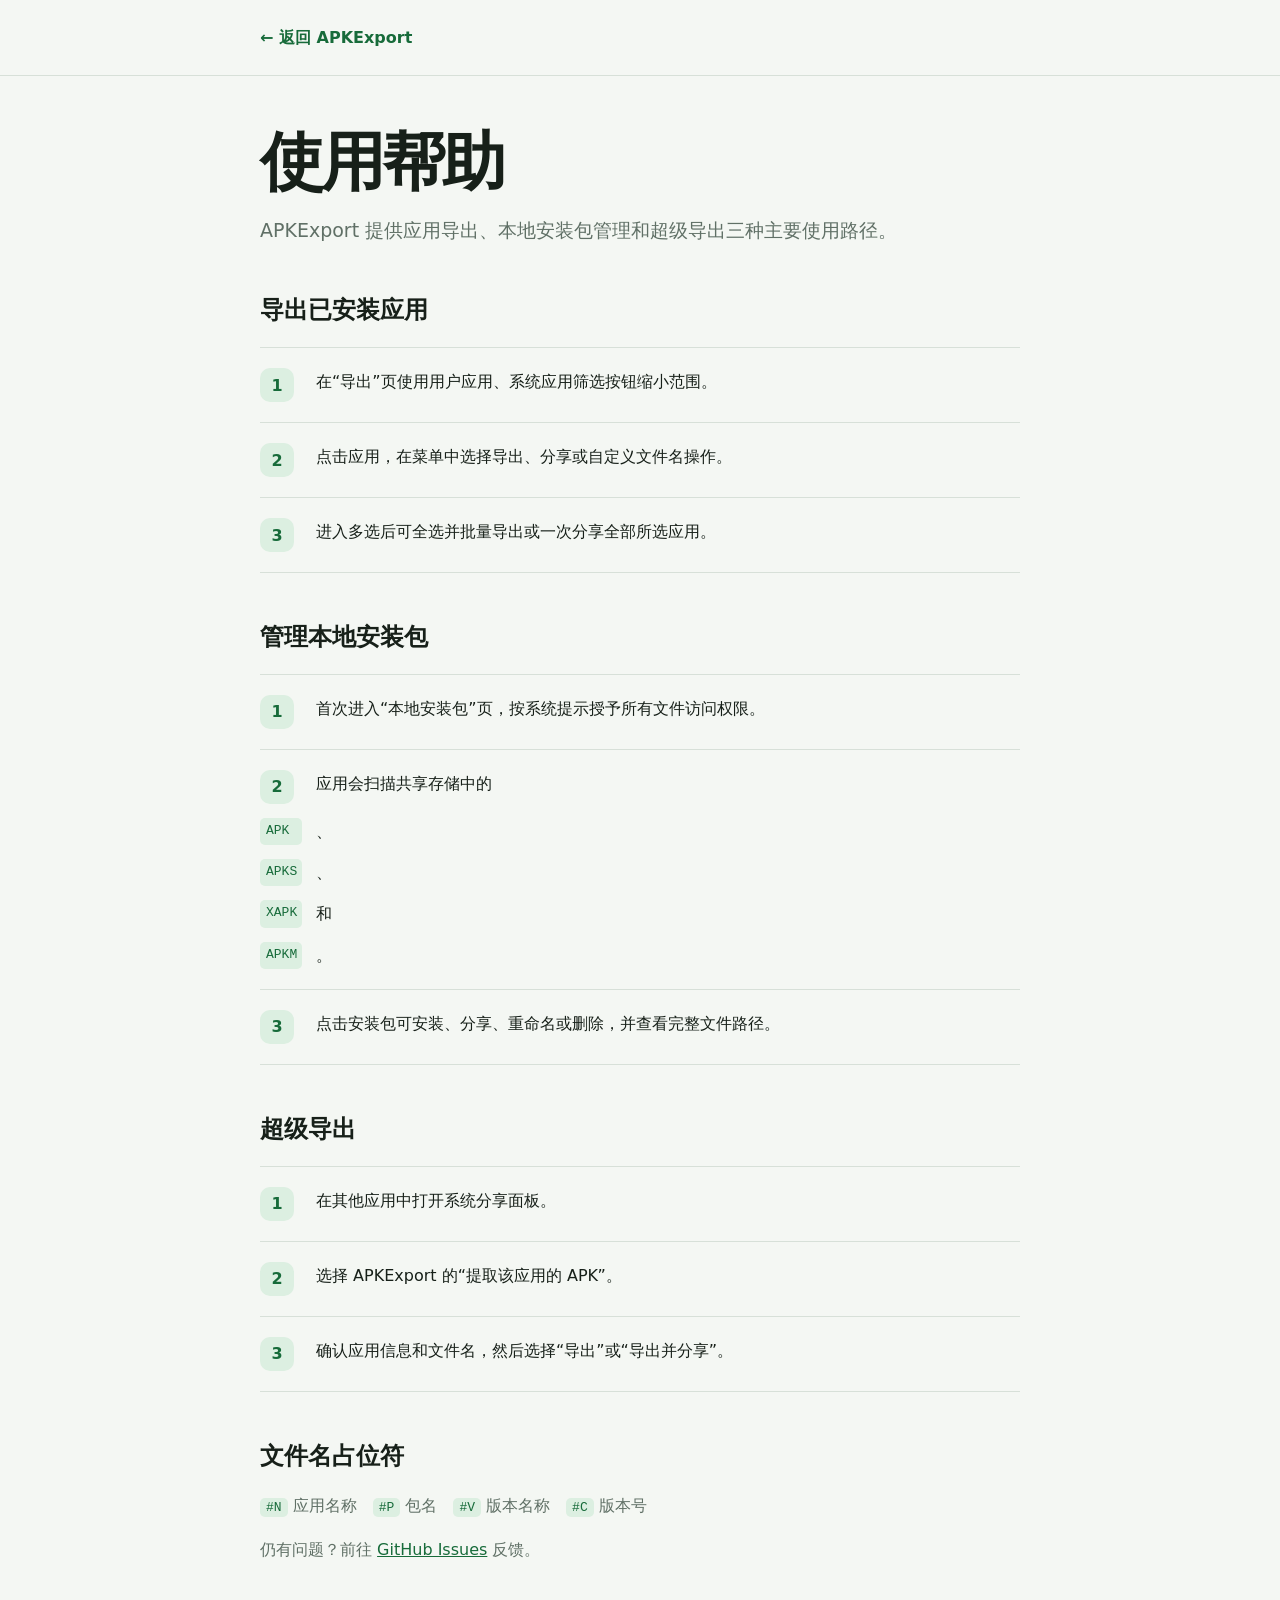
==== pages/help/index.html @ af7fd8aa "Remove legacy super export modes" ====
<!doctype html>
<html lang="zh-CN">
<head>
  <meta charset="utf-8">
  <meta name="viewport" content="width=device-width,initial-scale=1">
  <meta name="theme-color" content="#176b3a">
  <title>APKExport · 使用帮助</title>
  <style>
    :root{--bg:#f4f7f3;--surface:#fff;--ink:#172019;--muted:#607066;--line:#d7e0d8;--brand:#176b3a;--soft:#dcefe1}
    *{box-sizing:border-box}body{margin:0;background:var(--bg);color:var(--ink);font-family:"Noto Sans SC","Microsoft YaHei",system-ui,sans-serif;line-height:1.7}.wrap{width:min(760px,calc(100% - 36px));margin:auto}
    header{border-bottom:1px solid var(--line);padding:24px 0}header a{color:var(--brand);text-decoration:none;font-weight:700}
    main{padding:54px 0 80px}h1{font-size:clamp(38px,7vw,64px);line-height:1;letter-spacing:-.05em;margin:0 0 20px}h2{font-size:24px;margin:44px 0 12px}.lead,p{color:var(--muted)}.lead{font-size:19px}
    ol{padding:0;list-style:none;counter-reset:step;border-top:1px solid var(--line)}li{counter-increment:step;display:grid;grid-template-columns:42px 1fr;gap:14px;padding:20px 0;border-bottom:1px solid var(--line)}li:before{content:counter(step);width:34px;height:34px;border-radius:10px;background:var(--soft);color:var(--brand);display:grid;place-items:center;font-weight:800}
    code{background:var(--soft);color:var(--brand);padding:2px 6px;border-radius:5px}.note{margin-top:28px;padding:18px;border-left:4px solid var(--brand);background:var(--surface)}a{color:var(--brand)}
  </style>
</head>
<body>
<header><div class="wrap"><a href="../">← 返回 APKExport</a></div></header>
<main class="wrap">
  <h1>使用帮助</h1>
  <p class="lead">APKExport 提供应用导出、本地安装包管理和超级导出三种主要使用路径。</p>
  <h2>导出已安装应用</h2>
  <ol><li>在“导出”页使用用户应用、系统应用筛选按钮缩小范围。</li><li>点击应用，在菜单中选择导出、分享或自定义文件名操作。</li><li>进入多选后可全选并批量导出或一次分享全部所选应用。</li></ol>
  <h2>管理本地安装包</h2>
  <ol><li>首次进入“本地安装包”页，按系统提示授予所有文件访问权限。</li><li>应用会扫描共享存储中的 <code>APK</code>、<code>APKS</code>、<code>XAPK</code> 和 <code>APKM</code>。</li><li>点击安装包可安装、分享、重命名或删除，并查看完整文件路径。</li></ol>
  <h2>超级导出</h2>
  <ol><li>在其他应用中打开系统分享面板。</li><li>选择 APKExport 的“提取该应用的 APK”。</li><li>确认应用信息和文件名，然后选择“导出”或“导出并分享”。</li></ol>
  <h2>文件名占位符</h2>
  <p><code>#N</code> 应用名称　<code>#P</code> 包名　<code>#V</code> 版本名称　<code>#C</code> 版本号</p>
  <p>仍有问题？前往 <a href="https://github.com/daxiaamu/APKExport/issues">GitHub Issues</a> 反馈。</p>
</main>
</body>
</html>
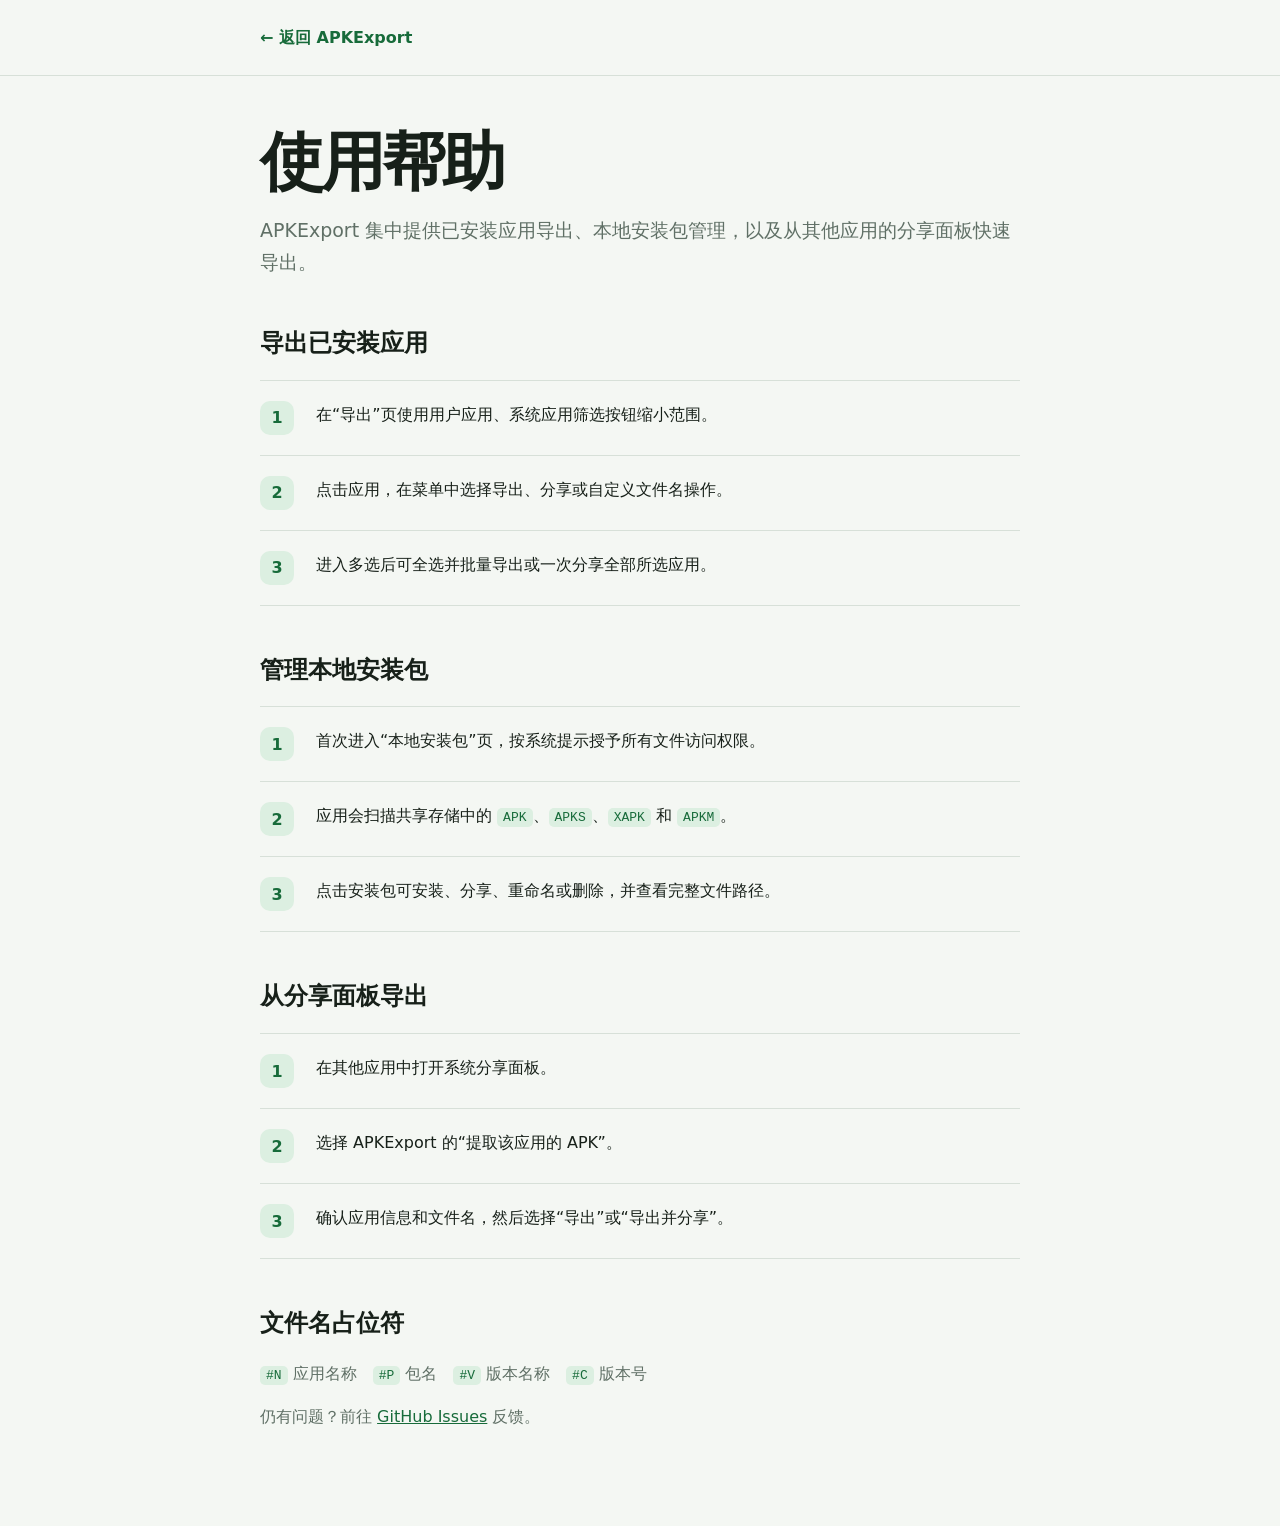
==== commit 06e42127: "Refresh help content and app naming" ====
--- a/pages/help/index.html
+++ b/pages/help/index.html
@@ -18,13 +18,13 @@
 <header><div class="wrap"><a href="../">← 返回 APKExport</a></div></header>
 <main class="wrap">
   <h1>使用帮助</h1>
-  <p class="lead">APKExport 提供应用导出、本地安装包管理和超级导出三种主要使用路径。</p>
+  <p class="lead">APKExport 集中提供已安装应用导出、本地安装包管理，以及从其他应用的分享面板快速导出。</p>
   <h2>导出已安装应用</h2>
-  <ol><li>在“导出”页使用用户应用、系统应用筛选按钮缩小范围。</li><li>点击应用，在菜单中选择导出、分享或自定义文件名操作。</li><li>进入多选后可全选并批量导出或一次分享全部所选应用。</li></ol>
+  <ol><li><span>在“导出”页使用用户应用、系统应用筛选按钮缩小范围。</span></li><li><span>点击应用，在菜单中选择导出、分享或自定义文件名操作。</span></li><li><span>进入多选后可全选并批量导出或一次分享全部所选应用。</span></li></ol>
   <h2>管理本地安装包</h2>
-  <ol><li>首次进入“本地安装包”页，按系统提示授予所有文件访问权限。</li><li>应用会扫描共享存储中的 <code>APK</code>、<code>APKS</code>、<code>XAPK</code> 和 <code>APKM</code>。</li><li>点击安装包可安装、分享、重命名或删除，并查看完整文件路径。</li></ol>
-  <h2>超级导出</h2>
-  <ol><li>在其他应用中打开系统分享面板。</li><li>选择 APKExport 的“提取该应用的 APK”。</li><li>确认应用信息和文件名，然后选择“导出”或“导出并分享”。</li></ol>
+  <ol><li><span>首次进入“本地安装包”页，按系统提示授予所有文件访问权限。</span></li><li><span>应用会扫描共享存储中的 <code>APK</code>、<code>APKS</code>、<code>XAPK</code> 和 <code>APKM</code>。</span></li><li><span>点击安装包可安装、分享、重命名或删除，并查看完整文件路径。</span></li></ol>
+  <h2>从分享面板导出</h2>
+  <ol><li><span>在其他应用中打开系统分享面板。</span></li><li><span>选择 APKExport 的“提取该应用的 APK”。</span></li><li><span>确认应用信息和文件名，然后选择“导出”或“导出并分享”。</span></li></ol>
   <h2>文件名占位符</h2>
   <p><code>#N</code> 应用名称　<code>#P</code> 包名　<code>#V</code> 版本名称　<code>#C</code> 版本号</p>
   <p>仍有问题？前往 <a href="https://github.com/daxiaamu/APKExport/issues">GitHub Issues</a> 反馈。</p>
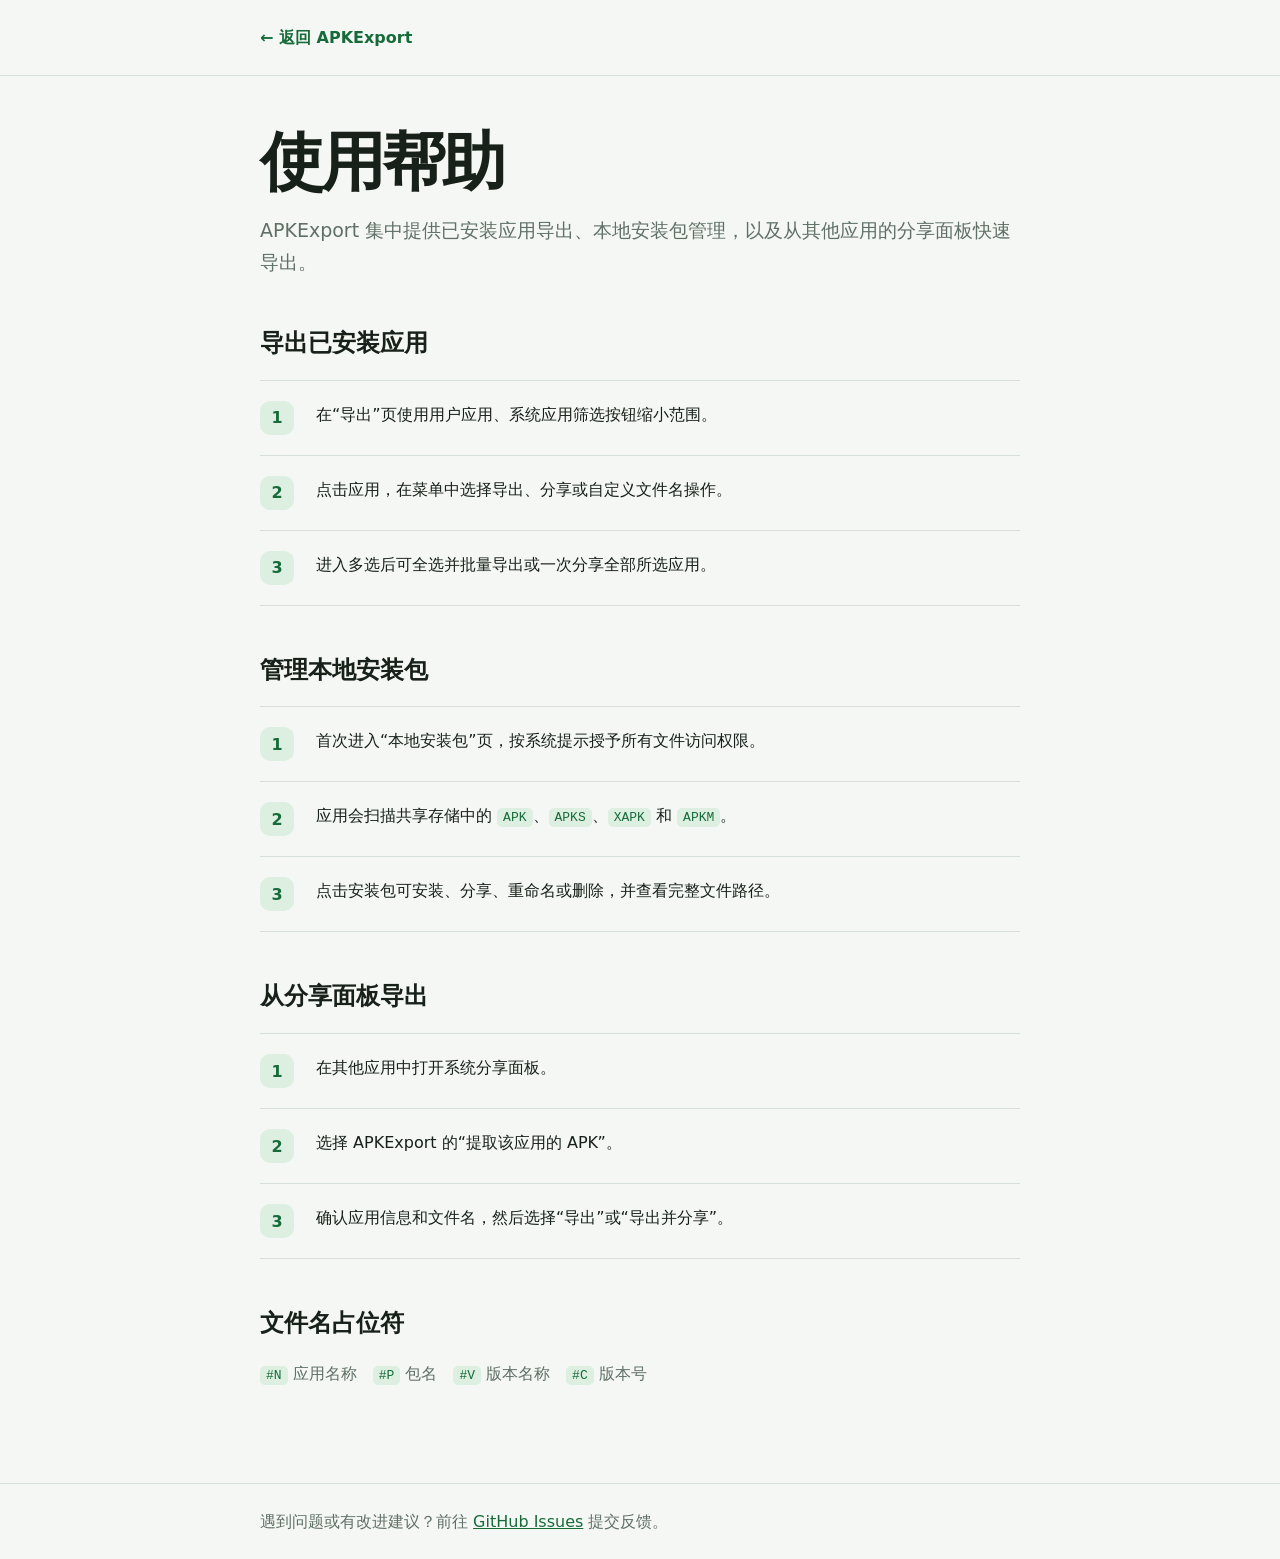
==== commit ef6c4fe7: "Move help feedback link to footer" ====
--- a/pages/help/index.html
+++ b/pages/help/index.html
@@ -7,11 +7,11 @@
   <title>APKExport · 使用帮助</title>
   <style>
     :root{--bg:#f4f7f3;--surface:#fff;--ink:#172019;--muted:#607066;--line:#d7e0d8;--brand:#176b3a;--soft:#dcefe1}
-    *{box-sizing:border-box}body{margin:0;background:var(--bg);color:var(--ink);font-family:"Noto Sans SC","Microsoft YaHei",system-ui,sans-serif;line-height:1.7}.wrap{width:min(760px,calc(100% - 36px));margin:auto}
+    *{box-sizing:border-box}body{margin:0;min-height:100vh;display:flex;flex-direction:column;background:var(--bg);color:var(--ink);font-family:"Noto Sans SC","Microsoft YaHei",system-ui,sans-serif;line-height:1.7}.wrap{width:min(760px,calc(100% - 36px));margin:auto}
     header{border-bottom:1px solid var(--line);padding:24px 0}header a{color:var(--brand);text-decoration:none;font-weight:700}
-    main{padding:54px 0 80px}h1{font-size:clamp(38px,7vw,64px);line-height:1;letter-spacing:-.05em;margin:0 0 20px}h2{font-size:24px;margin:44px 0 12px}.lead,p{color:var(--muted)}.lead{font-size:19px}
+    main{padding:54px 0 80px;flex:1}h1{font-size:clamp(38px,7vw,64px);line-height:1;letter-spacing:-.05em;margin:0 0 20px}h2{font-size:24px;margin:44px 0 12px}.lead,p{color:var(--muted)}.lead{font-size:19px}
     ol{padding:0;list-style:none;counter-reset:step;border-top:1px solid var(--line)}li{counter-increment:step;display:grid;grid-template-columns:42px 1fr;gap:14px;padding:20px 0;border-bottom:1px solid var(--line)}li:before{content:counter(step);width:34px;height:34px;border-radius:10px;background:var(--soft);color:var(--brand);display:grid;place-items:center;font-weight:800}
-    code{background:var(--soft);color:var(--brand);padding:2px 6px;border-radius:5px}.note{margin-top:28px;padding:18px;border-left:4px solid var(--brand);background:var(--surface)}a{color:var(--brand)}
+    code{background:var(--soft);color:var(--brand);padding:2px 6px;border-radius:5px}.note{margin-top:28px;padding:18px;border-left:4px solid var(--brand);background:var(--surface)}a{color:var(--brand)}footer{border-top:1px solid var(--line);padding:24px 0;color:var(--muted)}footer p{margin:0}
   </style>
 </head>
 <body>
@@ -27,7 +27,7 @@
   <ol><li><span>在其他应用中打开系统分享面板。</span></li><li><span>选择 APKExport 的“提取该应用的 APK”。</span></li><li><span>确认应用信息和文件名，然后选择“导出”或“导出并分享”。</span></li></ol>
   <h2>文件名占位符</h2>
   <p><code>#N</code> 应用名称　<code>#P</code> 包名　<code>#V</code> 版本名称　<code>#C</code> 版本号</p>
-  <p>仍有问题？前往 <a href="https://github.com/daxiaamu/APKExport/issues">GitHub Issues</a> 反馈。</p>
 </main>
+<footer><div class="wrap"><p>遇到问题或有改进建议？前往 <a href="https://github.com/daxiaamu/APKExport/issues">GitHub Issues</a> 提交反馈。</p></div></footer>
 </body>
 </html>
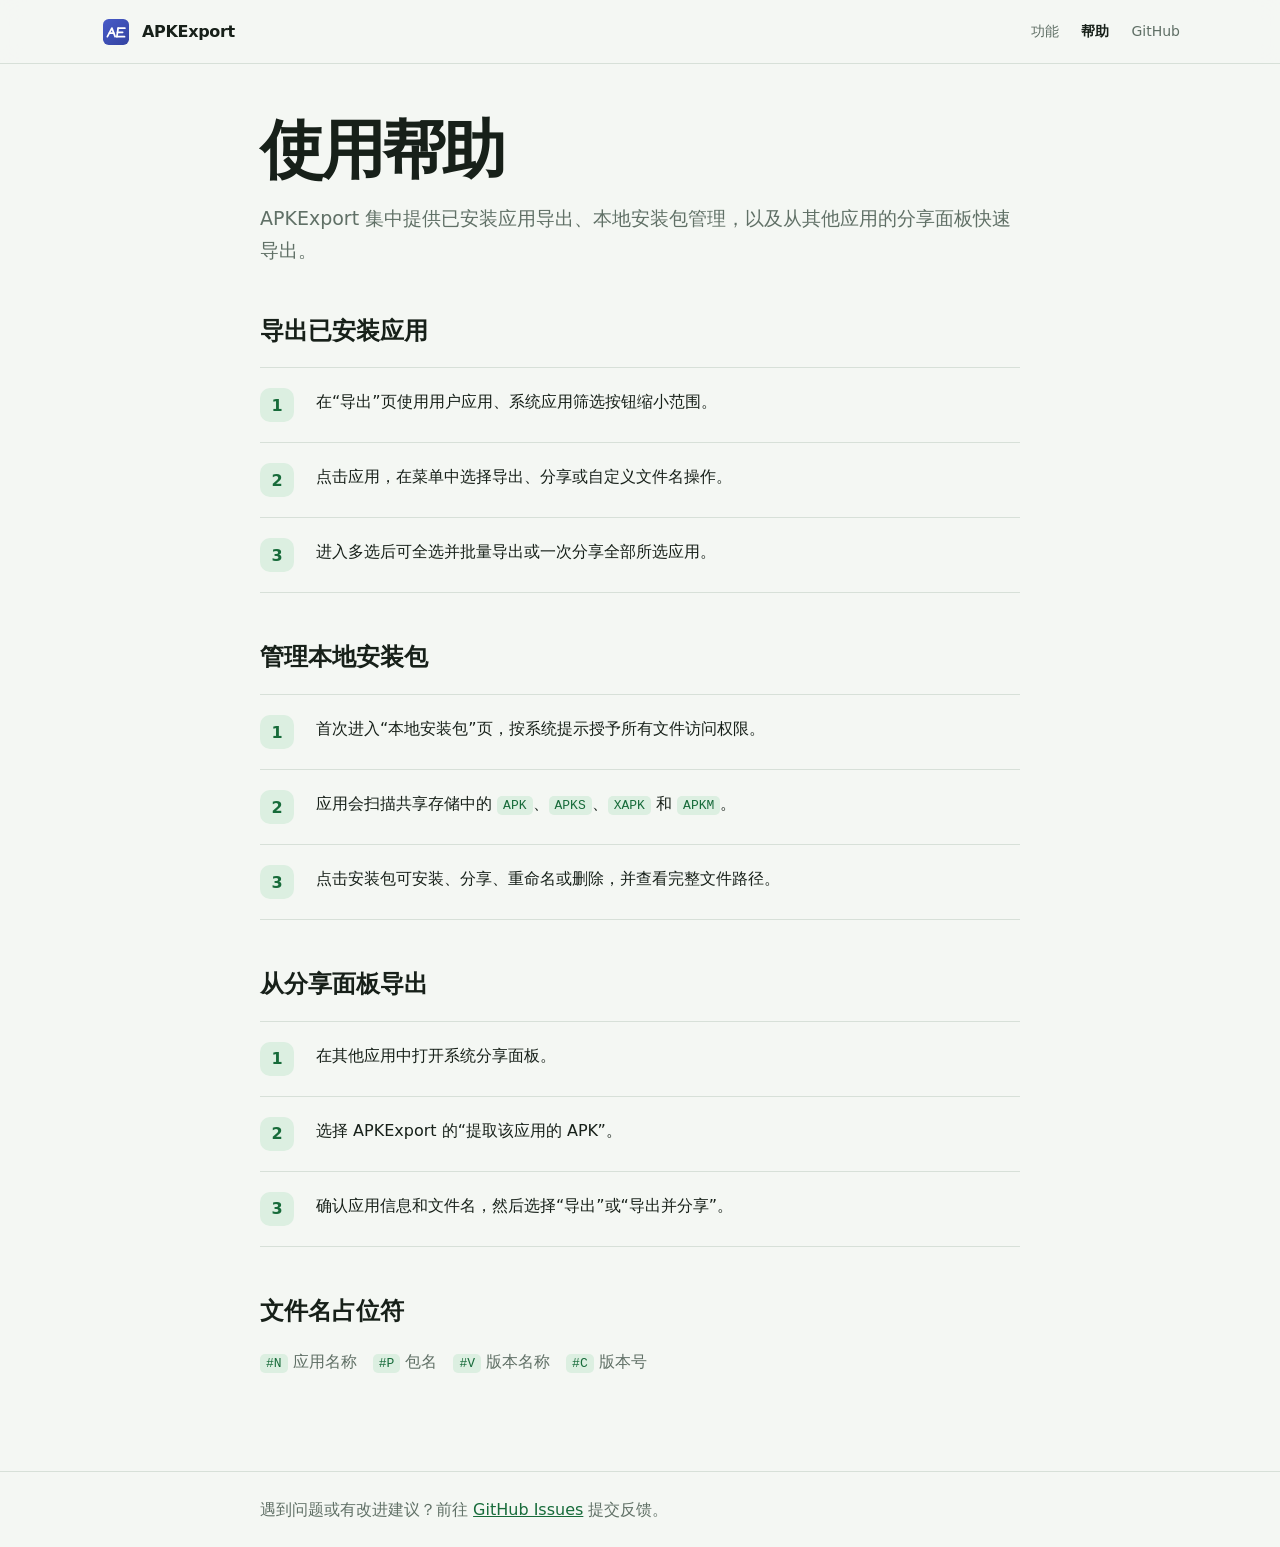
==== commit db12b166: "Share site header across Pages" ====
--- a/pages/help/index.html
+++ b/pages/help/index.html
@@ -5,17 +5,17 @@
   <meta name="viewport" content="width=device-width,initial-scale=1">
   <meta name="theme-color" content="#176b3a">
   <title>APKExport · 使用帮助</title>
+  <link rel="stylesheet" href="../shared.css">
   <style>
     :root{--bg:#f4f7f3;--surface:#fff;--ink:#172019;--muted:#607066;--line:#d7e0d8;--brand:#176b3a;--soft:#dcefe1}
     *{box-sizing:border-box}body{margin:0;min-height:100vh;display:flex;flex-direction:column;background:var(--bg);color:var(--ink);font-family:"Noto Sans SC","Microsoft YaHei",system-ui,sans-serif;line-height:1.7}.wrap{width:min(760px,calc(100% - 36px));margin:auto}
-    header{border-bottom:1px solid var(--line);padding:24px 0}header a{color:var(--brand);text-decoration:none;font-weight:700}
     main{padding:54px 0 80px;flex:1}h1{font-size:clamp(38px,7vw,64px);line-height:1;letter-spacing:-.05em;margin:0 0 20px}h2{font-size:24px;margin:44px 0 12px}.lead,p{color:var(--muted)}.lead{font-size:19px}
     ol{padding:0;list-style:none;counter-reset:step;border-top:1px solid var(--line)}li{counter-increment:step;display:grid;grid-template-columns:42px 1fr;gap:14px;padding:20px 0;border-bottom:1px solid var(--line)}li:before{content:counter(step);width:34px;height:34px;border-radius:10px;background:var(--soft);color:var(--brand);display:grid;place-items:center;font-weight:800}
     code{background:var(--soft);color:var(--brand);padding:2px 6px;border-radius:5px}.note{margin-top:28px;padding:18px;border-left:4px solid var(--brand);background:var(--surface)}a{color:var(--brand)}footer{border-top:1px solid var(--line);padding:24px 0;color:var(--muted)}footer p{margin:0}
   </style>
 </head>
 <body>
-<header><div class="wrap"><a href="../">← 返回 APKExport</a></div></header>
+<header class="site-header"><nav class="site-nav"><a class="brand" href="../"><img src="../images/apkexport.svg" alt="">APKExport</a><div class="navlinks"><a href="../#features">功能</a><a href="./" aria-current="page">帮助</a><a href="https://github.com/daxiaamu/APKExport">GitHub</a></div></nav></header>
 <main class="wrap">
   <h1>使用帮助</h1>
   <p class="lead">APKExport 集中提供已安装应用导出、本地安装包管理，以及从其他应用的分享面板快速导出。</p>
--- a/pages/shared.css
+++ b/pages/shared.css
@@ -0,0 +1,8 @@
+.site-header{height:64px;display:flex;align-items:center;border-bottom:1px solid var(--line);background:rgba(244,247,243,.9);position:sticky;top:0;z-index:5;backdrop-filter:blur(12px)}
+.site-nav{width:min(1080px,calc(100% - 36px));margin:auto;display:flex;align-items:center;justify-content:space-between}
+.brand{display:flex;align-items:center;gap:10px;font-weight:760;text-decoration:none;letter-spacing:-.02em;color:var(--ink)}
+.brand img{width:32px;height:32px;border-radius:8px}
+.navlinks{display:flex;gap:22px;font-size:14px;color:var(--muted)}
+.navlinks a{text-decoration:none;color:inherit}.navlinks a:hover{color:var(--brand)}
+.navlinks a[aria-current="page"]{color:var(--ink);font-weight:700}
+@media(max-width:720px){.navlinks a:first-child{display:none}}
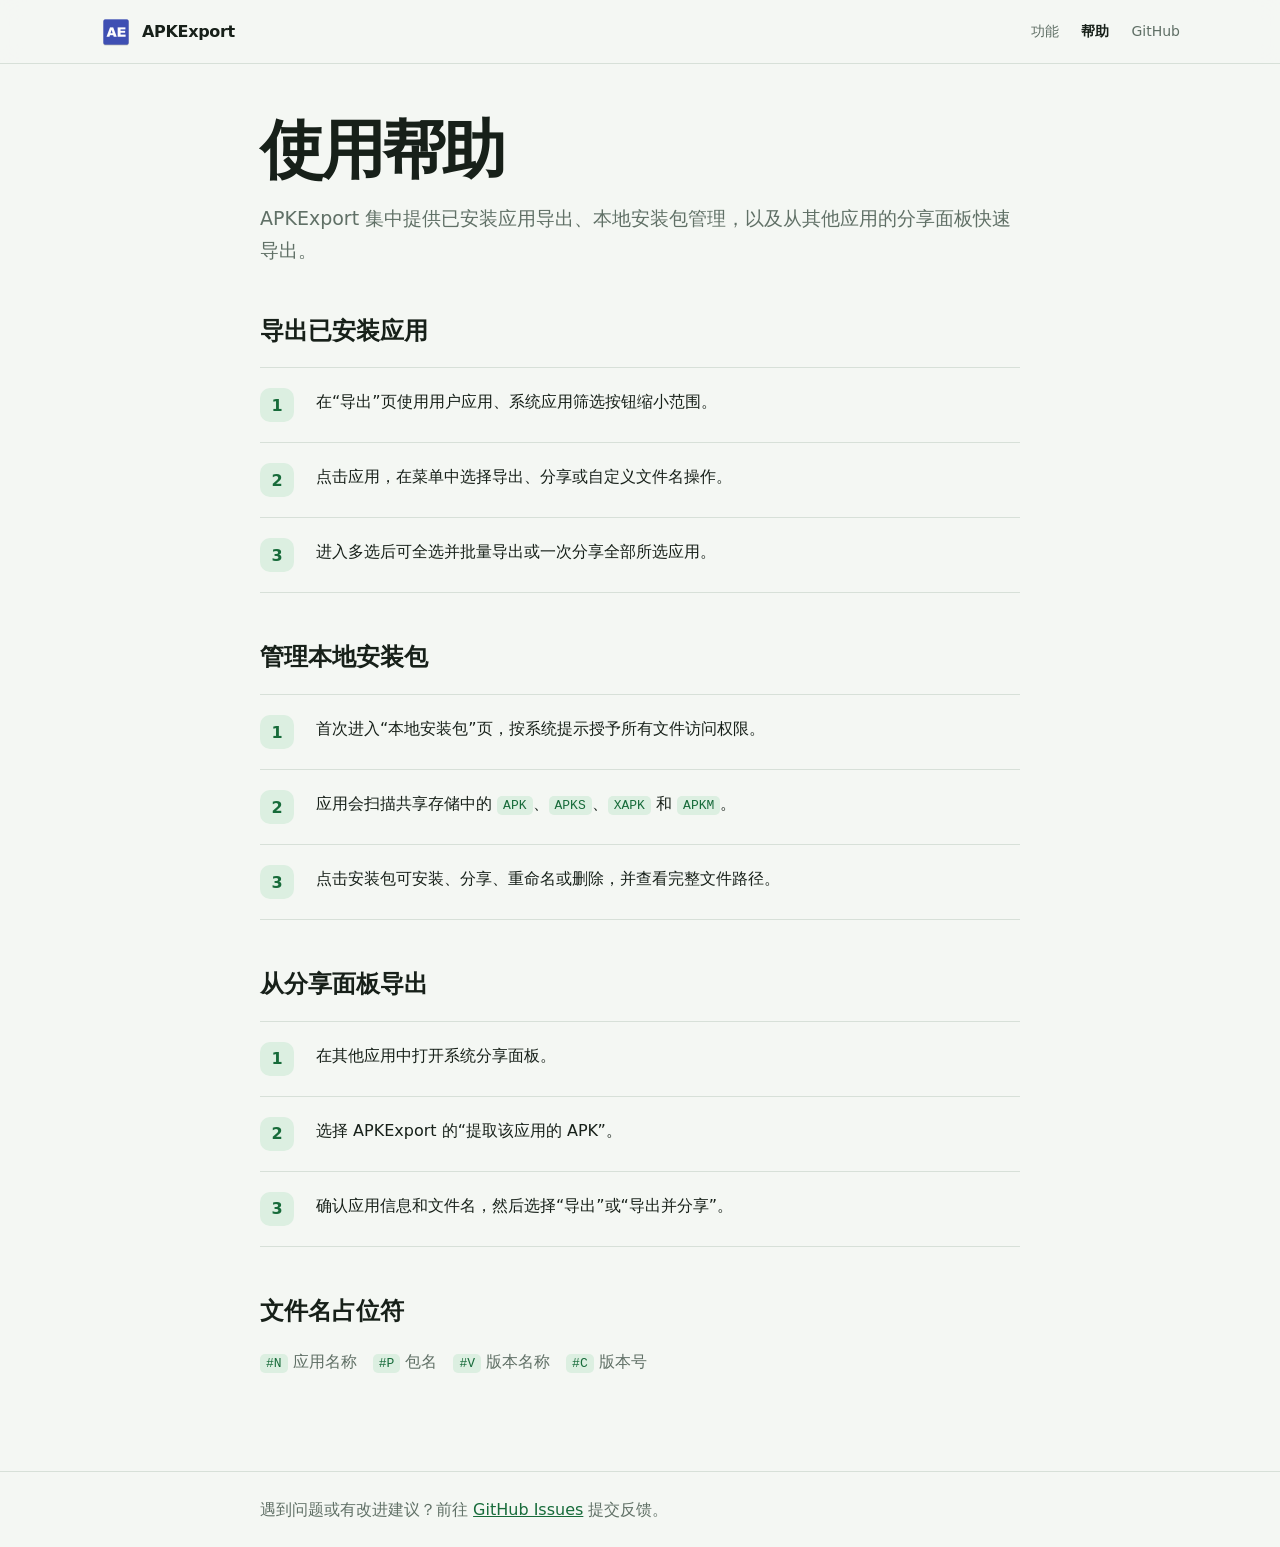
==== commit fe423483: "Restore original icon and unify package cord" ====
--- a/pages/help/index.html
+++ b/pages/help/index.html
@@ -5,6 +5,7 @@
   <meta name="viewport" content="width=device-width,initial-scale=1">
   <meta name="theme-color" content="#176b3a">
   <title>APKExport · 使用帮助</title>
+  <link rel="icon" href="../favicon.ico" sizes="any">
   <link rel="stylesheet" href="../shared.css">
   <style>
     :root{--bg:#f4f7f3;--surface:#fff;--ink:#172019;--muted:#607066;--line:#d7e0d8;--brand:#176b3a;--soft:#dcefe1}
@@ -15,7 +16,7 @@
   </style>
 </head>
 <body>
-<header class="site-header"><nav class="site-nav"><a class="brand" href="../"><img src="../images/apkexport.svg" alt="">APKExport</a><div class="navlinks"><a href="../#features">功能</a><a href="./" aria-current="page">帮助</a><a href="https://github.com/daxiaamu/APKExport">GitHub</a></div></nav></header>
+<header class="site-header"><nav class="site-nav"><a class="brand" href="../"><img src="../images/apkexport.png" alt="">APKExport</a><div class="navlinks"><a href="../#features">功能</a><a href="./" aria-current="page">帮助</a><a href="https://github.com/daxiaamu/APKExport">GitHub</a></div></nav></header>
 <main class="wrap">
   <h1>使用帮助</h1>
   <p class="lead">APKExport 集中提供已安装应用导出、本地安装包管理，以及从其他应用的分享面板快速导出。</p>
